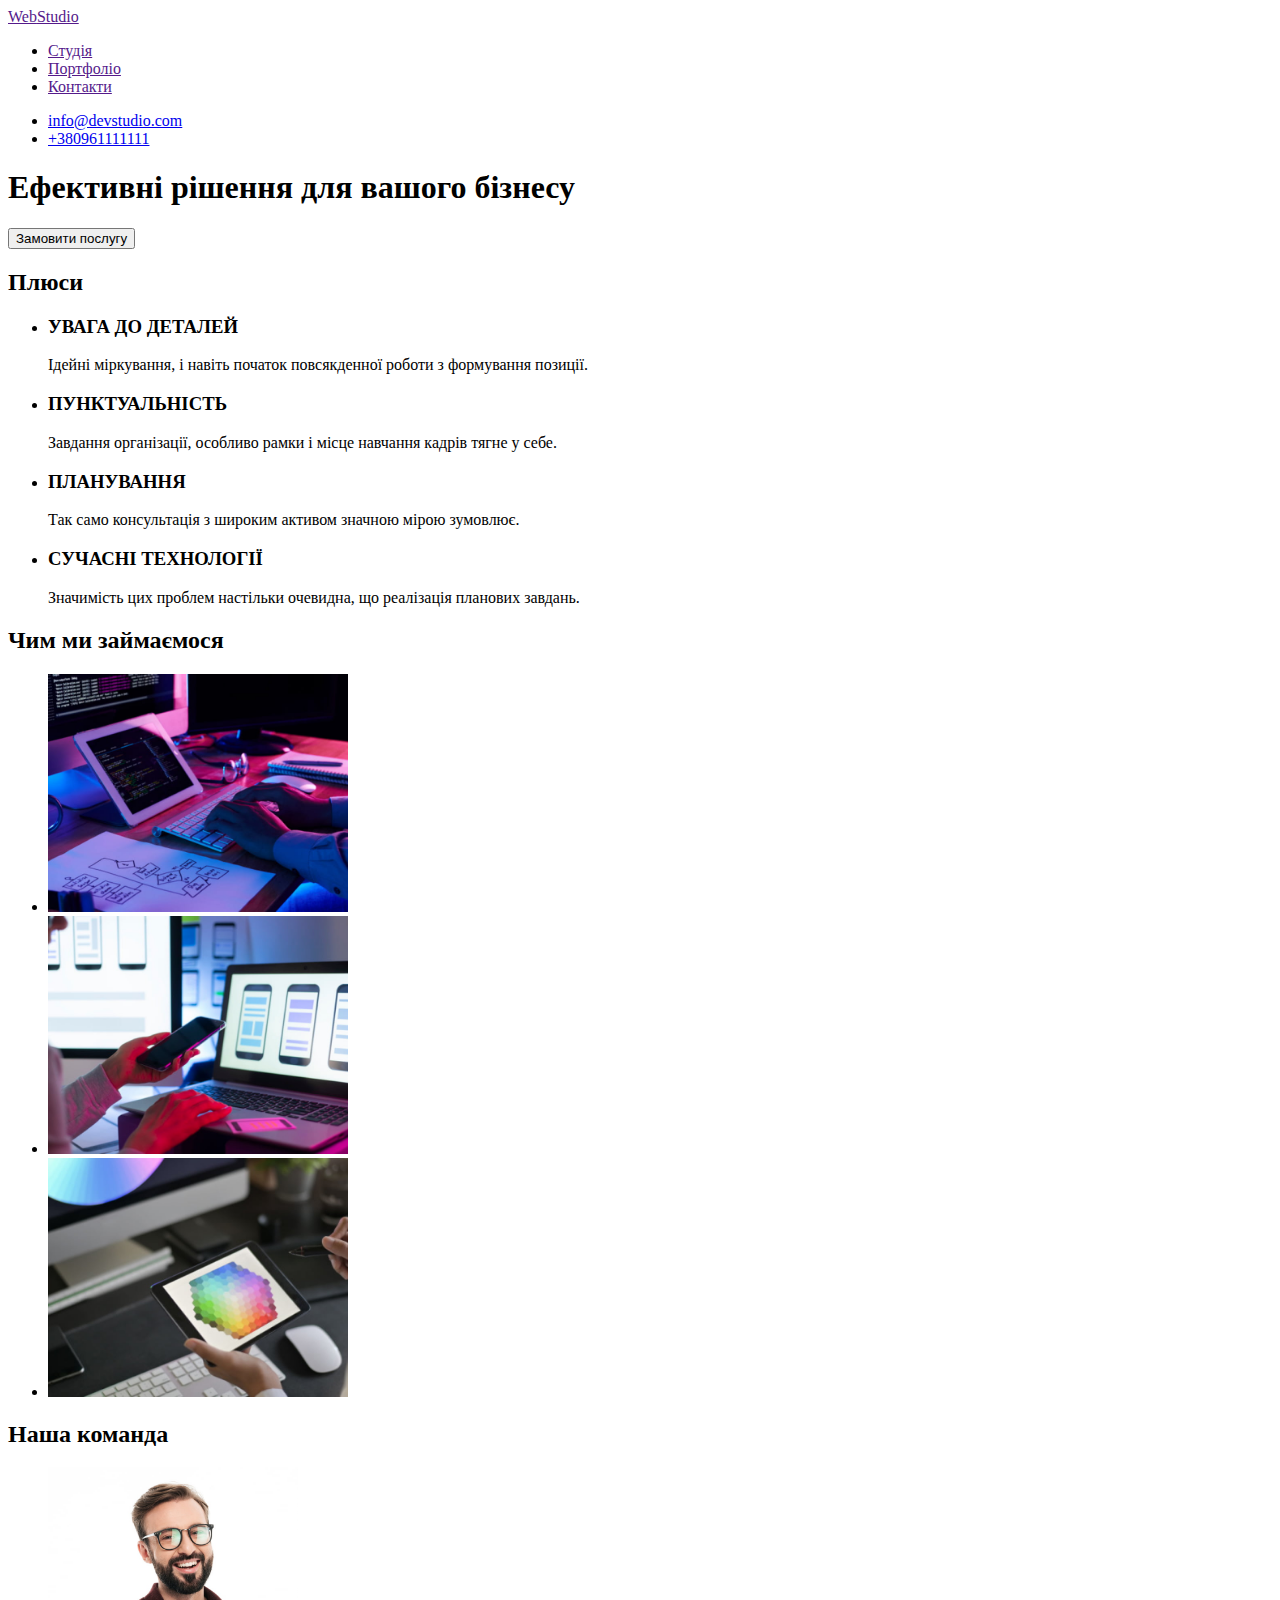
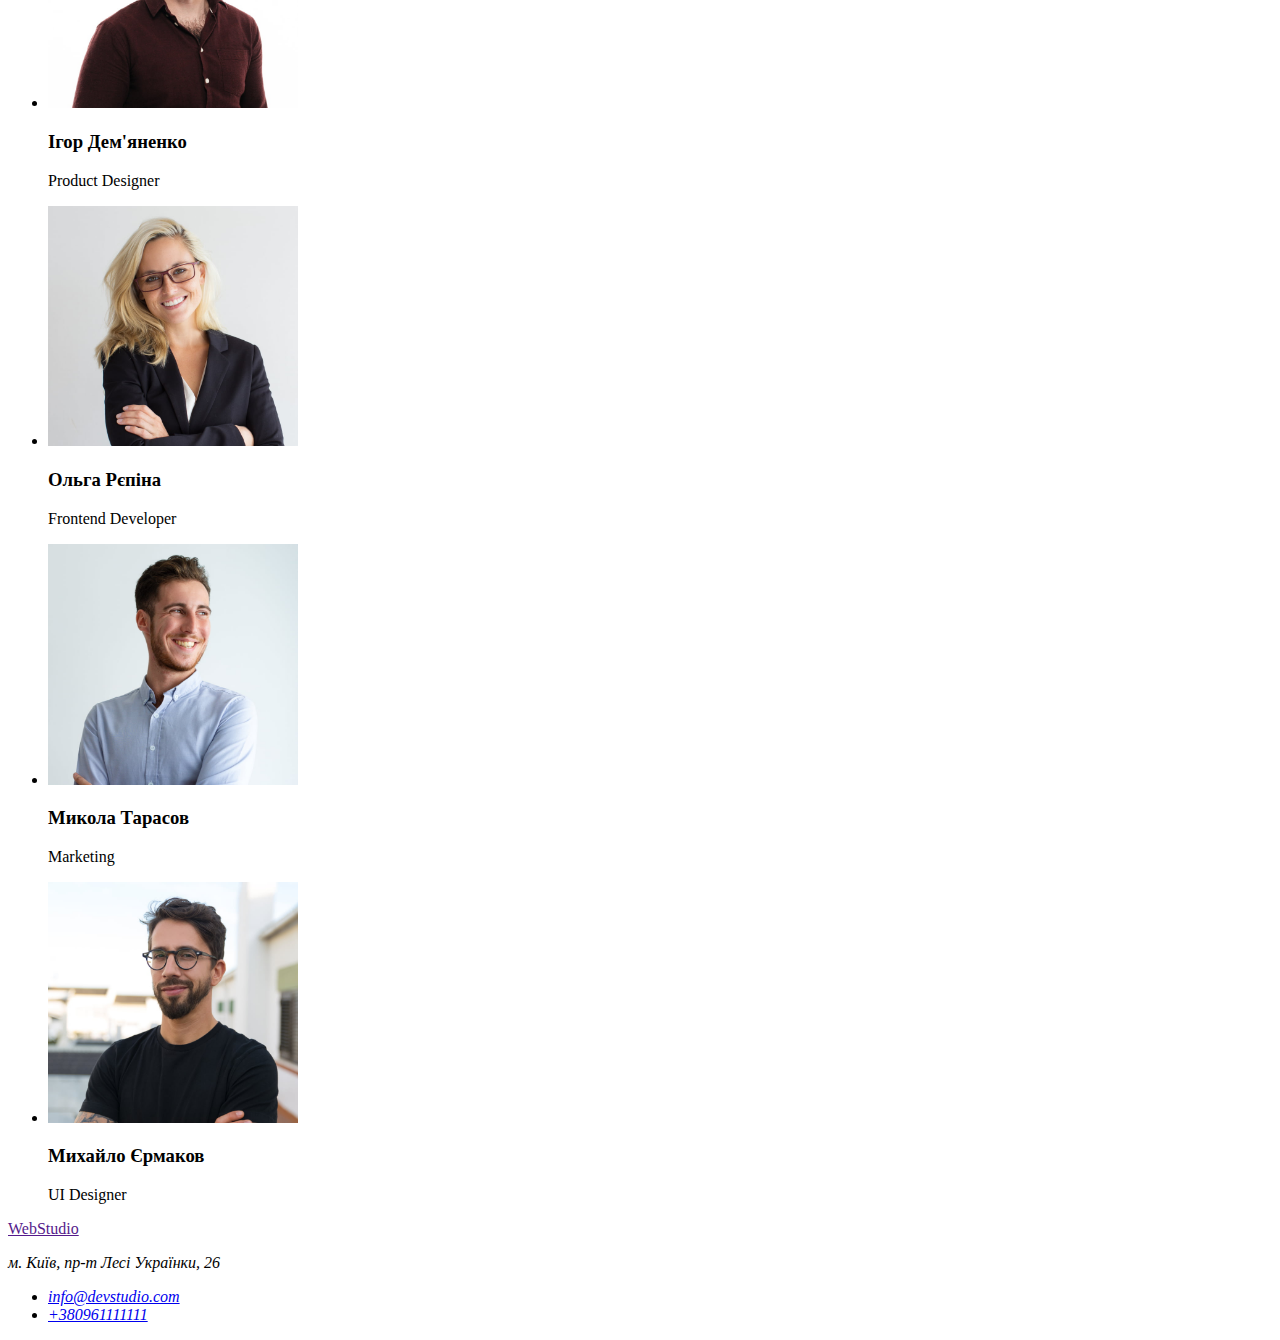
==== index.html @ d9268979 "Add files via upload" ====
<!DOCTYPE html>
<html lang="uk">
<head>
    <meta charset="UTF-8">
    <meta http-equiv="X-UA-Compatible" content="IE=edge">
    <meta name="viewport" content="width=device-width, initial-scale=1.0">
    <title>Document</title>
</head>
<body>
    <!--шапка сторінки-->
<header class="header">
    <nav class="nav">
    <a class="logo"href="">Web<span>Studio</span></a>

    <!-- верхнє меню-->
    <ul class="list">
     <li class="list-item"><a href="">Студія</a></li>   
     <li class="list-item"><a href="">Портфоліо</a></li>  
     <li class="list-item"><a href="">Контакти</a></li>  
    </ul>
    </nav>
    <ul>
        <li><a class="mail" href="mailto:info@devstudio.com">info@devstudio.com</a></li>
        <li><a class="tel" href="tel:+380961111111">+380961111111</a></li>
    </ul>
</header>
   <!-- замовити послугу-->
   <main>
    <selection class="hero">
        <h1 class="main-title">Ефективні рішення для вашого бізнесу</h1>
        <button class="btn" type="button">Замовити послугу</button>
    </selection>
   
   <!-- плюси-->
   <selection class="selection-1">
   <h2 class="title">Плюси</h2>
   <ul class="list-2">
    <li class="list-item-2">
        <h3>УВАГА ДО ДЕТАЛЕЙ</h3>
        <p>Ідейні міркування, і навіть початок повсякденної роботи з формування позиції.</p></li>  
    <li class="list-item-2">
        <h3>ПУНКТУАЛЬНІСТЬ</h3>
        <p>Завдання організації, особливо рамки і місце навчання кадрів тягне у себе.</p></li>  
    <li class="list-item-2">
        <h3>ПЛАНУВАННЯ</h3>
        <p>Так само консультація з широким активом значною мірою зумовлює.</p></li> 
    <li class="list-item-2">
        <h3>СУЧАСНІ ТЕХНОЛОГІЇ</h3>
        <p>Значимість цих проблем настільки очевидна, що реалізація планових завдань.</p></li> 
   </ul>
   </selection>
   <!-- чим ми займаємося-->
   <section>
    <h2>Чим ми займаємося</h2>
    <ul>
        <li> <img src="./images/image (11).jpg" alt="Технології тест-дизайну" width="300"></img></li>
        <li> <img src="./images/image (22).jpg" alt="Мобільні додатки" width="300"></img></li>
        <li> <img src="./images/image (33).jpg" alt="Веб-дизайн" width="300"></img></li>
    </ul>
   </section>

   <!--наша команда-->
   <section>
   <h2>Наша команда</h2>
   <ul>
    <li> <img src="./images/image (3).jpg" alt="Product Designer" width="250">
        <h3>Ігор Дем'яненко</h3>
        <p lang="en">Product Designer</p>
    </li>
    <li> <img src="./images/image (4).jpg" alt="Frontend Developer" width="250">
        <h3>Ольга Рєпіна</h3>
        <p lang="en">Frontend Developer</p>
    </li>
    <li> <img src="./images/image (5).jpg" alt="Marketing" width="250">
        <h3>Микола Тарасов</h3>
        <p lang="en">Marketing</p>
    <li> <img src="./images/image (6).jpg" alt="UI Designer" width="250">
        <h3>Михайло Єрмаков</h3>
        <p lang="en">UI Designer</p>
    </li>
   </section>
   </main>

   <footer>
    <a class="link" href="">WebStudio</a>
    <address>
        <p> м. Київ, пр-т Лесі Українки, 26</p>
    <ul>
        <li><a class="mail" href="mailto:info@devstudio.com">info@devstudio.com</a></li>
        <li><a class="tel" href="tel:+380961111111">+380961111111</a></li>
    </ul>
   </address>
   </footer>
   
</body>
</html>
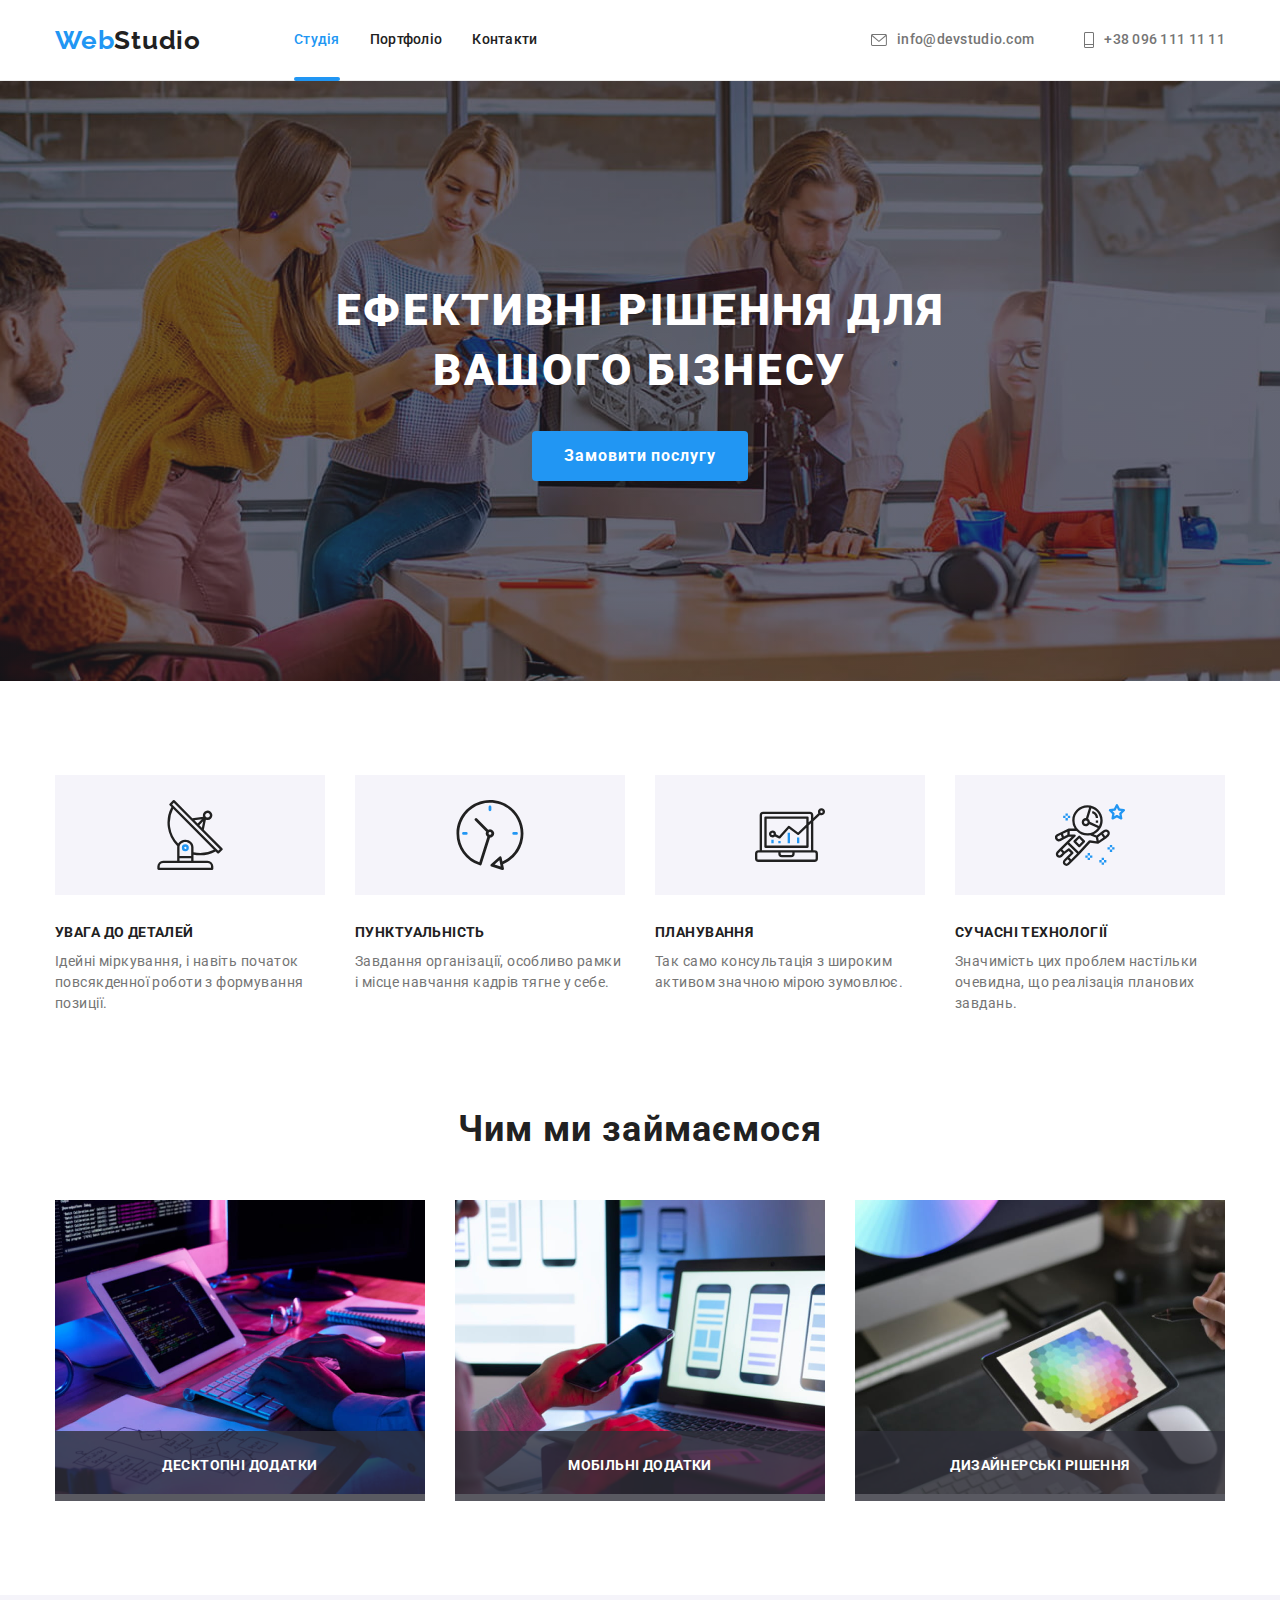
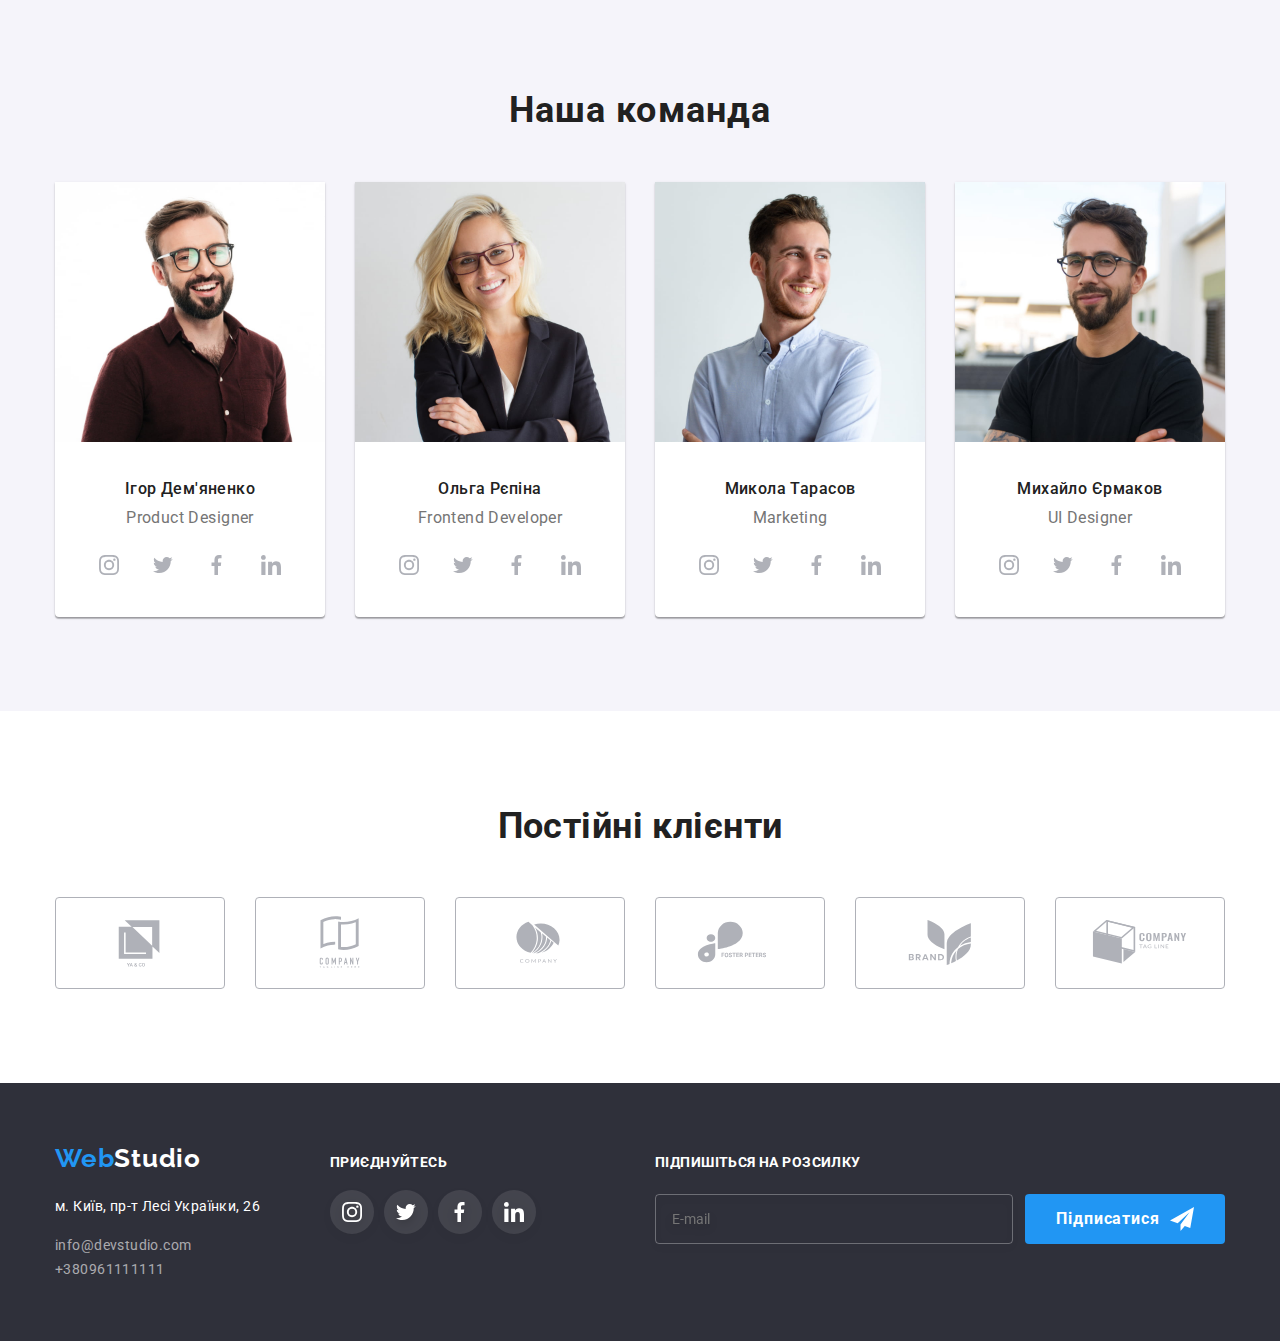
==== commit fc763b44: "Add files via upload" ====
--- a/index.html
+++ b/index.html
@@ -4,93 +4,489 @@
     <meta charset="UTF-8">
     <meta http-equiv="X-UA-Compatible" content="IE=edge">
     <meta name="viewport" content="width=device-width, initial-scale=1.0">
-    <title>Document</title>
+    <link rel="preconnect" href="https://fonts.googleapis.com" />
+    <link rel="preconnect" href="https://fonts.gstatic.com" crossorigin />
+    <link
+      href="https://fonts.googleapis.com/css2?family=Raleway:wght@700&family=Roboto:wght@400;500;700;900&display=swap"
+      rel="stylesheet"/>
+    <link rel="stylesheet" href="https://cdnjs.cloudflare.com/ajax/libs/modern-normalize/1.1.0/modern-normalize.min.css">
+    <link rel="stylesheet" href="./css/styles.css">
+    <title>WebStudio</title>
 </head>
-<body>
+<body class="page">
     <!--шапка сторінки-->
 <header class="header">
-    <nav class="nav">
-    <a class="logo"href="">Web<span>Studio</span></a>
+    <div class="container header-container">
+    <nav class="main-nav">
+    <a class="logo link" href="./index.html"><span class="logo-span link">Web</span>Studio</a>
 
     <!-- верхнє меню-->
-    <ul class="list">
-     <li class="list-item"><a href="">Студія</a></li>   
-     <li class="list-item"><a href="">Портфоліо</a></li>  
-     <li class="list-item"><a href="">Контакти</a></li>  
+    <ul class="list-nav link">
+     <li class="list-item"><a class="list-item-link-s active current" href="./index.html">Студія</a></li>   
+     <li class="list-item"><a class="list-item-link" href="./portfolio.html">Портфоліо</a></li>  
+     <li class="list-item"><a class="list-item-link" href="">Контакти</a></li>  
     </ul>
     </nav>
-    <ul>
-        <li><a class="mail" href="mailto:info@devstudio.com">info@devstudio.com</a></li>
-        <li><a class="tel" href="tel:+380961111111">+380961111111</a></li>
+    <ul class="list link header-link">
+        <li><a class="mail" href="mailto:info@devstudio.com">
+        <svg class="link-address" width="16" height="12">
+        <use href="./images/icons.svg#icon-mail"></use>
+        </svg>info@devstudio.com</a></li>
+        <li><a class="tel" href="tel:+380961111111">
+        <svg class="link-address" width="10" height="16">
+        <use href="./images/icons.svg#icon-tel"></use>
+        </svg>+38 096 111 11 11</a></li>
     </ul>
+    </div>
 </header>
    <!-- замовити послугу-->
-   <main>
-    <selection class="hero">
-        <h1 class="main-title">Ефективні рішення для вашого бізнесу</h1>
-        <button class="btn" type="button">Замовити послугу</button>
-    </selection>
+<main>
+    <section class="hero">
+        <div class="container hero-container">
+            <h1 class="main-title">Ефективні рішення для вашого бізнесу</h1>
+            <button class="btn-hero" type="button" data-modal-open >Замовити послугу</button>
+        </div>
+        </section>
    
    <!-- плюси-->
-   <selection class="selection-1">
-   <h2 class="title">Плюси</h2>
-   <ul class="list-2">
-    <li class="list-item-2">
-        <h3>УВАГА ДО ДЕТАЛЕЙ</h3>
-        <p>Ідейні міркування, і навіть початок повсякденної роботи з формування позиції.</p></li>  
-    <li class="list-item-2">
-        <h3>ПУНКТУАЛЬНІСТЬ</h3>
-        <p>Завдання організації, особливо рамки і місце навчання кадрів тягне у себе.</p></li>  
-    <li class="list-item-2">
-        <h3>ПЛАНУВАННЯ</h3>
-        <p>Так само консультація з широким активом значною мірою зумовлює.</p></li> 
-    <li class="list-item-2">
-        <h3>СУЧАСНІ ТЕХНОЛОГІЇ</h3>
-        <p>Значимість цих проблем настільки очевидна, що реалізація планових завдань.</p></li> 
+   <section class="benefits">
+    <div class="container">
+    <h2 hidden>Плюси</h2>
+    <ul class="benefits-list list">
+    <li class="list-item-benefits">
+        <div class="icon-block"><svg class="feature-icon" width="70" height="70">
+        <use href="./images/icons.svg#icon-antenna"></use>
+        </svg></div>
+        <h3 class="benefits-title">УВАГА ДО ДЕТАЛЕЙ</h3>
+        <p class="text">Ідейні міркування, і навіть початок повсякденної роботи з формування позиції.</p></li>  
+    <li class="list-item-benefits">
+        <div class="icon-block"><svg class="feature-icon" width="70" height="70">
+        <use href="./images/icons.svg#icon-clock"></use>
+        </svg></div>
+        <h3 class="benefits-title">ПУНКТУАЛЬНІСТЬ</h3>
+        <p class="text">Завдання організації, особливо рамки і місце навчання кадрів тягне у себе.</p></li>  
+    <li class="list-item-benefits">
+        <div class="icon-block"><svg class="feature-icon" width="70" height="70">
+        <use href="./images/icons.svg#icon-diagram"></use>
+        </svg></div>
+        <h3 class="benefits-title">ПЛАНУВАННЯ</h3>
+        <p class="text">Так само консультація з широким активом значною мірою зумовлює.</p></li> 
+    <li class="list-item-benefits">
+        <div class="icon-block"><svg class="feature-icon" width="70" height="70">
+        <use href="./images/icons.svg#icon-astronaut"></use>
+        </svg></div>
+        <h3 class="benefits-title">СУЧАСНІ ТЕХНОЛОГІЇ</h3>
+        <p class="text">Значимість цих проблем настільки очевидна, що реалізація планових завдань.</p></li> 
    </ul>
-   </selection>
+   </div>
+   </section>
    <!-- чим ми займаємося-->
-   <section>
-    <h2>Чим ми займаємося</h2>
-    <ul>
-        <li> <img src="./images/image (11).jpg" alt="Технології тест-дизайну" width="300"></img></li>
-        <li> <img src="./images/image (22).jpg" alt="Мобільні додатки" width="300"></img></li>
-        <li> <img src="./images/image (33).jpg" alt="Веб-дизайн" width="300"></img></li>
+   <section class="work">
+    <div class="container">
+    <h2 class="work-title">Чим ми займаємося</h2>
+    <ul class="work-list list">
+        <li class="list-img">
+            <div class="services-card">
+            <img src="./images/image(11).jpg" alt="Технології тест-дизайну" width="370"height="294">
+            <p class="services-description">Десктопні додатки</p>
+        </div></li>
+        <li class="list-img">
+            <div class="services-card">
+            <img src="./images/image(22).jpg" alt="Мобільні додатки" width="370"height="294">
+            <p class="services-description">Мобільні додатки</p>
+        </div></li>
+        <li class="list-img">
+            <div class="services-card">
+            <img src="./images/image(33).jpg" alt="Веб-дизайн" width="370"height="294">
+            <p class="services-description">Дизайнерські рішення</p>
+        </div></li>
     </ul>
+    </div>
    </section>
 
    <!--наша команда-->
-   <section>
-   <h2>Наша команда</h2>
-   <ul>
-    <li> <img src="./images/image (3).jpg" alt="Product Designer" width="250">
-        <h3>Ігор Дем'яненко</h3>
-        <p lang="en">Product Designer</p>
-    </li>
-    <li> <img src="./images/image (4).jpg" alt="Frontend Developer" width="250">
-        <h3>Ольга Рєпіна</h3>
-        <p lang="en">Frontend Developer</p>
-    </li>
-    <li> <img src="./images/image (5).jpg" alt="Marketing" width="250">
-        <h3>Микола Тарасов</h3>
-        <p lang="en">Marketing</p>
-    <li> <img src="./images/image (6).jpg" alt="UI Designer" width="250">
-        <h3>Михайло Єрмаков</h3>
-        <p lang="en">UI Designer</p>
-    </li>
+   <section class="team">
+   <div class="container team-container">
+   <h2 class="team-title">Наша команда</h2>
+   <ul class="team-list list">
+    <li class="list-item-team"><img src="./images/image(3).jpg" alt="Product Designer" width="270">
+    <div class="card">
+        <h3 class="name">Ігор Дем'яненко</h3>
+        <p class="specialty" lang="en">Product Designer</p>
+        <ul class="list socials">
+            <li class="list-socials-item">
+                <a class="social-links"
+                    href="https://instagram.com"
+                    target="_blank"
+                    rel="noopener noreferrer"
+                    aria-label="Instagram"><svg class="socials-icon" width="20" height="20">
+                        <use href="./images/icons.svg#icon-Instagram"></use>
+                    </svg>
+                </a>
+            </li>
+            <li class="list-socials-item">
+                <a class="social-links"
+                    href="https://twitter.com"
+                    target="_blank"
+                    rel="noopener noreferrer"
+                    aria-label="Twitter"><svg class="socials-icon" width="20" height="20">
+                        <use href="./images/icons.svg#icon-Twitter"></use>
+                    </svg>
+                </a>
+            </li>
+            <li class="list-socials-item">
+                <a class="social-links"
+                    href="https://facebook.com"
+                    target="_blank"
+                    rel="noopener noreferrer"
+                    aria-label="Facebook"><svg class="socials-icon" width="20" height="20">
+                        <use href="./images/icons.svg#icon-Facebook"></use>
+                    </svg>
+                </a>
+            </li>
+            <li class="list-socials-item">
+                <a class="social-links"
+                    href="https://linkedin.com"
+                    target="_blank"
+                    rel="noopener noreferrer"
+                    aria-label="Linkedin"><svg class="socials-icon" width="20" height="20">
+                        <use href="./images/icons.svg#icon-Linkedin"></use>
+                    </svg>
+                </a>
+            </li>
+        </ul>
+    </div>
+    </li>
+    <li class="list-item-team"><img src="./images/image(4).jpg" alt="Frontend Developer" width="270">
+    <div class="card">
+        <h3 class="name">Ольга Рєпіна</h3>
+        <p class="specialty" lang="en">Frontend Developer</p>
+        <ul class="list socials">
+            <li class="list-socials-item">
+                <a class="social-links"
+                    href="https://instagram.com"
+                    target="_blank"
+                    rel="noopener noreferrer"
+                    aria-label="Instagram"><svg class="socials-icon" width="20" height="20">
+                        <use href="./images/icons.svg#icon-Instagram"></use>
+                    </svg>
+                </a>
+            </li>
+            <li class="list-socials-item">
+                <a class="social-links"
+                    href="https://twitter.com"
+                    target="_blank"
+                    rel="noopener noreferrer"
+                    aria-label="Twitter"><svg class="socials-icon" width="20" height="20">
+                        <use href="./images/icons.svg#icon-Twitter"></use>
+                    </svg>
+                </a>
+            </li>
+            <li class="list-socials-item">
+                <a class="social-links"
+                    href="https://facebook.com"
+                    target="_blank"
+                    rel="noopener noreferrer"
+                    aria-label="Facebook"><svg class="socials-icon" width="20" height="20">
+                        <use href="./images/icons.svg#icon-Facebook"></use>
+                    </svg>
+                </a>
+            </li>
+            <li class="list-socials-item">
+                <a class="social-links"
+                    href="https://linkedin.com"
+                    target="_blank"
+                    rel="noopener noreferrer"
+                    aria-label="Linkedin"><svg class="socials-icon" width="20" height="20">
+                        <use href="./images/icons.svg#icon-Linkedin"></use>
+                    </svg>
+                </a>
+            </li>
+        </ul>
+    </div>
+    </li>
+    <li class="list-item-team"><img src="./images/image(5).jpg" alt="Marketing" width="270">
+    <div class="card">
+        <h3 class="name">Микола Тарасов</h3>
+        <p class="specialty" lang="en">Marketing</p>
+        <ul class="list socials">
+            <li class="list-socials-item">
+                <a class="social-links"
+                    href="https://instagram.com"
+                    target="_blank"
+                    rel="noopener noreferrer"
+                    aria-label="Instagram"><svg class="socials-icon" width="20" height="20">
+                        <use href="./images/icons.svg#icon-Instagram"></use>
+                    </svg>
+                </a>
+            </li>
+            <li class="list-socials-item">
+                <a class="social-links"
+                    href="https://twitter.com"
+                    target="_blank"
+                    rel="noopener noreferrer"
+                    aria-label="Twitter"><svg class="socials-icon" width="20" height="20">
+                        <use href="./images/icons.svg#icon-Twitter"></use>
+                    </svg>
+                </a>
+            </li>
+            <li class="list-socials-item">
+                <a class="social-links"
+                    href="https://facebook.com"
+                    target="_blank"
+                    rel="noopener noreferrer"
+                    aria-label="Facebook"><svg class="socials-icon" width="20" height="20">
+                        <use href="./images/icons.svg#icon-Facebook"></use>
+                    </svg>
+                </a>
+            </li>
+            <li class="list-socials-item">
+                <a class="social-links"
+                    href="https://linkedin.com"
+                    target="_blank"
+                    rel="noopener noreferrer"
+                    aria-label="Linkedin"><svg class="socials-icon" width="20" height="20">
+                        <use href="./images/icons.svg#icon-Linkedin"></use>
+                    </svg>
+                </a>
+            </li>
+        </ul>
+    </div>
+    </li>
+    <li class="list-item-team"><img src="./images/image(6).jpg" alt="UI Designer" width="270">
+    <div class="card">
+        <h3 class="name">Михайло Єрмаков</h3>
+        <p class="specialty" lang="en">UI Designer</p>
+        <ul class="list socials">
+            <li class="list-socials-item">
+                <a class="social-links"
+                    href="https://instagram.com"
+                    target="_blank"
+                    rel="noopener noreferrer"
+                    aria-label="Instagram"><svg class="socials-icon" width="20" height="20">
+                        <use href="./images/icons.svg#icon-Instagram"></use>
+                    </svg>
+                </a>
+            </li>
+            <li class="list-socials-item">
+                <a class="social-links"
+                    href="https://twitter.com"
+                    target="_blank"
+                    rel="noopener noreferrer"
+                    aria-label="Twitter"><svg class="socials-icon" width="20" height="20">
+                        <use href="./images/icons.svg#icon-Twitter"></use>
+                    </svg>
+                </a>
+            </li>
+            <li class="list-socials-item">
+                <a class="social-links"
+                    href="https://facebook.com"
+                    target="_blank"
+                    rel="noopener noreferrer"
+                    aria-label="Facebook"><svg class="socials-icon" width="20" height="20">
+                        <use href="./images/icons.svg#icon-Facebook"></use>
+                    </svg>
+                </a>
+            </li>
+            <li class="list-socials-item">
+                <a class="social-links"
+                    href="https://linkedin.com"
+                    target="_blank"
+                    rel="noopener noreferrer"
+                    aria-label="Linkedin"><svg class="socials-icon" width="20" height="20">
+                        <use href="./images/icons.svg#icon-Linkedin"></use>
+                    </svg>
+                </a>
+            </li>
+        </ul>
+    </div>
+    </li>
+   </ul>
+</div>
+</section>
+
+    <!--постійні клієнти-->
+
+   <section class="section clients">
+    <div class="container">
+        <h2 class="section-title">Постійні клієнти</h2>
+    <ul class="list clients-list">
+    <li class="list-clients-item">
+        <a class="clients-link link" href="" width="170px" heighth="92px">
+            <svg class="clients-icon" width="106" height="60"><use href="./images/icons.svg#icon-Logo-1"></use></svg>
+        </a>
+    </li>
+    <li class="list-clients-item">
+       <a class="clients-link link" href="" width="170px" heighth="92px">
+            <svg class="clients-icon" width="106" height="60"><use href="./images/icons.svg#icon-Logo-2"></use></svg>
+        </a>
+    </li>
+    <li class="list-clients-item">
+        <a class="clients-link link" href="" width="170px" heighth="92px">
+            <svg class="clients-icon" width="106" height="60"> class="" width="41px" height="47px"<use href="./images/icons.svg#icon-Logo-3"></use></svg>
+            </a>
+    </li>
+    <li class="list-clients-item">
+        <a class="clients-link link" href="" width="170px" heighth="92px">
+            <svg class="clients-icon" width="106" height="60"><use href="./images/icons.svg#icon-Logo-4"></use></svg>
+            </a>
+    </li>
+    <li class="list-clients-item">
+        <a class="clients-link link" href="" width="170px" heighth="92px">
+            <svg class="clients-icon" width="106" height="60"><use href="./images/icons.svg#icon-Logo-5"></use></svg>
+            </a>
+    </li>
+    <li class="list-clients-item">
+        <a class="clients-link link" href="" width="170px" heighth="92px">
+            <svg class="clients-icon" width="106" height="60"><use href="./images/icons.svg#icon-Logo-6"></use></svg>
+            </a>
+    </li>
+    </ul>
+
+   </div>
    </section>
-   </main>
-
-   <footer>
-    <a class="link" href="">WebStudio</a>
-    <address>
-        <p> м. Київ, пр-т Лесі Українки, 26</p>
-    <ul>
-        <li><a class="mail" href="mailto:info@devstudio.com">info@devstudio.com</a></li>
-        <li><a class="tel" href="tel:+380961111111">+380961111111</a></li>
+</main>
+
+<footer class="footer">
+<div class="container footer-container">
+    <div>
+    <a class="logo-footer link" href="./index.html"><span class="logo-span link">Web</span>Studio</a>
+    <address class="address">
+        <p class="address-map"> м. Київ, пр-т Лесі Українки, 26</p>
+    <ul class="list-footer">
+        <li><a class="mail-footer link" href="mailto:info@devstudio.com">info@devstudio.com</a></li>
+        <li><a class="tel-footer link" href="tel:+380961111111">+380961111111</a></li>
     </ul>
    </address>
+   </div>
+
+   <div class="social-links-block">
+    <p class="social-links-title">приєднуйтесь</p>
+    <ul class="social-links-footer">
+    <li class="list list-socials-item-footer">
+        <a class="social-links sl-footer"
+            href="https://instagram.com"
+            target="_blank"
+            rel="noopener noreferrer"
+            aria-label="Instagram"><svg class="socials-icon si-footer" width="20" height="20">
+            <use href="./images/icons.svg#icon-Instagram"></use>
+            </svg>
+        </a>
+    </li>
+    <li class="list list-socials-item-footer">
+        <a class="social-links sl-footer"
+            href="https://twitter.com"
+            target="_blank"
+            rel="noopener noreferrer"
+            aria-label="Twitter"><svg class="socials-icon si-footer" width="20" height="20">
+            <use href="./images/icons.svg#icon-Twitter"></use>
+            </svg>
+        </a>
+    </li>
+    <li class="list list-socials-item-footer">
+        <a class="social-links sl-footer"
+            href="https://facebook.com"
+            target="_blank"
+            rel="noopener noreferrer"
+            aria-label="Facebook"><svg class="socials-icon si-footer" width="20" height="20">
+            <use href="./images/icons.svg#icon-Facebook"></use>
+            </svg>
+        </a>
+    </li>
+    <li class="list list-socials-item-footer">
+        <a class="social-links sl-footer"
+            href="https://linkedin.com"
+            target="_blank"
+            rel="noopener noreferrer"
+            aria-label="Linkedin"><svg class="socials-icon si-footer" width="20" height="20">
+            <use href="./images/icons.svg#icon-Linkedin"></use>
+            </svg>
+        </a>
+    </li>
+    </ul>     
+    </div>
+    <div class="send-mail-footer">
+        <form>
+            <strong class="title-footer">Підпишіться на розсилку</strong>
+            <label for="mail-footer">
+            <div class="footer-send-block">
+                <input  class="input-footer" type="text" placeholder="E-mail" name="mail-footer">
+            </label>
+            <button class="btn-footer" type="submit">
+            Підписатися
+            <svg class="send-footer" width="24" height="24">
+                <use href="./images/icons.svg#icon-icon-send"></use>
+            </svg>
+            </button>
+        </div>
+        </form>
+</div>
+
    </footer>
-   
+
+   <!-- MODAL WINDOW -->
+   <div class="backdrop is-hidden" data-modal>
+    <div class="modal">
+        <button class="modal-btn" type="button" data-modal-close>
+            <svg class="modal-close-btn" width="18" height="18">
+                <use href="./images/icons.svg#icon-close-black-18dp"></use>
+            </svg>
+        </button>
+        <form class="register-form" name="register-form" autocomplete="off">
+            <strong class="register-form-title">Залиште свої дані, ми вам передзвонимо</strong>
+            <div class="register-form-group" role="group">
+                <label class="register-form-field" for="user-name"><span class="register-form-label">Ім'я</span>
+                    <input class="register-form-input"
+                     type="text" id="user-name" name="user-name"
+                     required minlength="3">
+                    <svg class="register-form-icon" width="18" height="18">
+                        <use href="./images/icons.svg#icon-contact-black-18dp">
+                        </use>
+                    </svg>
+                </label>
+            
+                <label class="register-form-field" for="user-tel"><span class="register-form-label">Телефон</span>
+                    <input class="register-form-input" 
+                    type="text" 
+                    id="user-tel" name="user-tel"                    
+                    required>
+                    <svg class="register-form-icon" width="18" height="18">
+                        <use href="./images/icons.svg#icon-phone-black-18dp">
+                        </use>
+                    </svg>
+                </label>
+                
+            
+                <label class="register-form-field" for="user-mail"><span class="register-form-label">Пошта</span>
+                    <input class="register-form-input" type="text" id="user-mail" name="user-mail" required>
+                    <svg class="register-form-icon" width="18" height="18">
+                        <use href="./images/icons.svg#icon-email-black-18dp">
+                        </use>
+                    </svg>
+                </label>
+            
+                <label class="register-form-field" for="user-comment">
+                    <span class="register-form-heading">Коментар</span>
+                    <textarea class="register-form-message" name="" rows="5" placeholder="Введіть текст"></textarea>
+                </label>
+            </div>
+
+            <label class="register-form-agreement" for="user-agreement">
+                <input class="register-form-checkbox visually-hidden" type="checkbox" id="user-agreement" name="user-agreement" required>
+                <svg class="register-form-icons" width="16" height="15">
+                    <use class="icon-checked" href="./images/icons.svg#icon-icon-check"></use>
+                    <use class="icon-unchecked" href="./images/icons.svg#icon-icon-check-1"></use>
+                </svg>
+                <span class="register-form-desc">Погоджуюся з розсилкою та приймаю <a class="register-form-link" href="">Умови договору</a></span>
+            </label>
+            
+            <button class="register-form-btn" type="submit">Відправити</button>
+            
+        </form>
+    
+    </div>
+</div>
+
+   <script src="./js/modal.js"></script>
 </body>
 </html>--- a/css/styles.css
+++ b/css/styles.css
@@ -0,0 +1,1114 @@
+:root {
+    /* Fonts */
+    --main-font: "Roboto", sans-serif;
+    --secondary-font: "Raleway", sans-serif;
+
+
+    /* Text colors */
+    --main-txt-cl: #757575;
+    --main-title-cl: #212121;
+    --light-txt-cl: #ffffff99;
+    --span-txt-cl: #2196F3;
+    --hero-txt-cl: #ffffff;
+    --poster-txt-cl: #212121;
+    --footer-txt-cl: rgba(255, 255, 255, 0.6);
+
+    /* Background colors */
+    --main-bg-cl: #2F303A;
+    --span-bg-cl: #2196F3;
+    --light-bg-cl: #F5F4FA;
+    --card-bg-cl: #ffffff;
+    --body-bg-cl: #F5F5F5;
+
+    /* Other */
+    --contacts-footer: rgba(255, 255, 255, 0.6);
+    --social-links: #AFB1B8;
+    --light-bg: #F5F4FA;
+    --type: cubic-bezier(0.4, 0, 0.2, 1);
+    --time: 250ms;
+    --btn-footer: #188CE8;
+    --logo-header: #000000;
+    --contacts-footer: rgba(255, 255, 255, 0.6);
+    --social-links: #AFB1B8;
+
+
+
+}
+/* Reset and General styles */
+h1,
+h2,
+h3,
+h4,
+p,
+ul {
+margin-top: 0;
+margin-bottom: 0;
+padding: 0;
+}
+
+.page {
+    font-family: var(--main-font);
+    color: var(--main-txt-cl);
+    font-size: 14px;
+    line-height: calc(24 / 14);
+    letter-spacing: 0.03em;
+    text-decoration: none;
+}
+
+.section {
+    padding: 94px 0;
+    width: 100%;
+}
+
+
+/* шапка сторінки */
+.header {
+    border-bottom: 1px solid #ECECEC;
+}
+
+.container {
+    width: 1200px;
+    padding: 0 15px 0 15px;
+    margin-left: auto;
+    margin-right: auto;
+}
+.header-container {
+    display: flex;
+    align-items: center;
+}
+.main-nav {
+    font-weight: 500;
+    font-size: 14px;
+    line-height: 1.14;
+    letter-spacing: 0.02em;
+    color: var(--main-title-cl);
+    display: flex;
+    align-items: center;
+    margin-right: auto;
+    margin-left: 0;
+}
+
+.logo {
+    font-family: var(--secondary-font);
+    font-weight: 700;
+    font-size: 26px;
+    line-height: 1.19;
+    letter-spacing: 0.03em;
+    color: var(--main-title-cl);
+}
+
+.logo-span {
+    text-decoration: none;
+    color: var(--span-txt-cl);
+}
+
+.link {
+    text-decoration: none;
+}
+
+/* верхнє меню */
+.list-nav {
+    font-weight: 500;
+    line-height: 1.14;
+    letter-spacing: 0.02em;
+    display: flex;
+    margin-left: 93px;
+    margin-right: auto;
+}
+
+
+.header-link {
+    display: flex;
+}
+
+.current {
+    color: var(--span-txt-cl);
+    position: relative;
+}
+
+.current::after {
+    content: "";
+    position: absolute;
+    display: block;
+  
+    width: 100%;
+    height: 4px;
+  
+    margin-top: 29px;
+    border-radius: 4px;
+    background: var(--span-txt-cl);
+}
+
+.active.current {
+    color: var(--span-txt-cl);
+}
+
+.list-item-link.current::after {
+    position: absolute;
+    content: " ";
+    display: block;
+    left: 0;
+    bottom: -0.5%;
+    
+    width: 100%;
+    height: 4px;
+    
+    border-radius: 2px;
+    background: var(--span-txt-cl);
+}
+
+
+
+.list-item-link,
+.list-item-link-p,
+.list-item-link-s,
+.mail,
+.tel {
+   display: block;
+   padding-top: 32px;
+   padding-bottom: 32px;
+   gap: 10px;
+   transition-property: color;
+   transition-duration: 250ms;
+   transition-timing-function: cubic-bezier(0.4, 0, 0.2, 1);
+}
+.list {
+    list-style-type: none;
+}
+.list-item {
+    list-style-type: none;
+}
+.list-item:not(:last-child) {
+    margin-right: 30px;
+}
+.list-item-link {
+    text-decoration: none;
+    color: var(--main-title-cl);
+    display: block;
+    align-items: center;
+    
+}
+
+.list-item-link-p {
+    text-decoration: none;
+    color: var(--main-title-cl);
+    display: block;
+    align-items: center;
+    list-style-type: none;
+}
+
+.list-item-link-s {
+    text-decoration: none;
+    color: var(--main-title-cl);
+    display: block;
+    align-items: center;
+}
+
+.list-item-link:hover,
+.list-item-link:focus,
+.list-item-link-p:hover,
+.list-item-link-p:focus,
+.list-item-link-s:hover,
+.list-item-link-s:focus {
+  color: var(--span-txt-cl);
+}
+
+.mail,
+.tel {
+    text-decoration: none;
+    font-weight: 500;
+    color: var(--main-txt-cl);
+    line-height: 1.14;
+    letter-spacing: 0.02em;
+    display: flex;
+    align-items: center;
+}
+.mail,
+.tel:not(:last-child) {
+    margin-right: 50px;
+}
+.mail:hover,
+.mail:focus {
+    color: var(--span-txt-cl);
+}
+.tel:hover,
+.tel:focus {
+    color: var(--span-txt-cl);
+}
+
+
+.link-address {
+    fill: currentColor;
+    display: flex;
+    gap: 10px;
+}
+
+/* замовити послугу */
+
+.section {
+    padding: 94px 0;
+    width: 100%;
+}
+
+.hero {
+    background-image: linear-gradient(rgba(47, 48, 58, 0.4), rgba(47, 48, 58, 0.4)), url(../images/hero1.jpg);
+    background-color: var(--main-bg-cl);
+    max-width: 1600px;
+    background-position: center;
+    background-repeat: no-repeat;
+    background-size: cover;
+    margin-left: auto;
+    margin-right: auto;
+    padding-top: 200px;
+    padding-bottom: 200px;
+}
+
+.hero-container {
+    display: flex;
+    text-align: center;
+    flex-direction: column;
+}
+
+
+.main-title {
+    font-weight: 900;
+    font-size: 44px;
+    line-height: 1.36;
+    letter-spacing: 0.06em;
+    text-align: center;
+    text-transform: uppercase;
+    color: var(--hero-txt-cl);
+    cursor: pointer;
+    margin-top: 0;
+    margin-bottom: 30px;
+    width: 696px;
+    margin-left: auto;
+    margin-right: auto;
+}
+
+.btn-hero {
+    background-color: var(--span-bg-cl);
+    color: var(--hero-txt-cl);
+    border: none;
+    font-family: inherit;
+    font-weight: 700;
+    font-size: 16px;
+    line-height: 1.88;
+    letter-spacing: 0.06em;
+    display: flex;
+    align-items: center;
+    border-radius: 4px;
+    padding: 10px 32px;
+    min-width: 216px;
+    display: block;
+    margin-left: auto;
+    margin-right: auto;
+    cursor: pointer;
+    transition-property: background-color;
+    transition-duration: 250ms;
+    transition-timing-function: cubic-bezier(0.4, 0, 0.2, 1);
+}
+
+.btn:hover,
+.btn:focus {
+    background-color: var(--span-bg-cl);
+}
+
+
+
+/* плюси */
+.benefits {
+    text-transform: uppercase;
+    color: var(--main-title-cl);
+    background-color: var(--card-bg-cl);
+    padding-top: 94px;
+    padding-bottom: 94px;
+}
+
+.benefits-list {
+    display: flex;
+    gap: 30px;
+}
+.list-item-benefits {
+    list-style-type: none;
+    width: 270px;
+}
+
+.benefits-title {
+    color: var(--main-title-cl);
+    font-weight: 700;
+    font-size: 14px;
+    line-height: 1.14;
+    letter-spacing: 0.03em;
+    text-transform: uppercase;
+    margin-top: 0;
+    margin-bottom: 10px;
+}
+
+.text {
+    line-height: 1.5;
+    letter-spacing: 0.03em;
+    text-transform: none;
+    color: var(--main-txt-cl);
+}
+
+/* чим ми займаємося */
+.work {
+    padding-bottom: 94px;
+}
+.section-title {
+    font-weight: 700;
+    font-size: 36px;
+    line-height: 1.17;
+    text-align: center;
+    margin-bottom: 50px;
+    color: var(--main-title-cl);
+}
+.img {
+    display: block;
+    max-width: 100%;
+    height: auto;
+}
+.work-list {
+    display: flex;
+    gap: 30px;
+    justify-content: center;
+}
+.work-title {
+    color: var(--main-title-cl);
+    font-weight: 700;
+    font-size: 36px;
+    line-height: 1.17;
+    text-align: center;
+    letter-spacing: 0.03em;
+    margin-bottom: 50px;
+}
+
+.feature-icon {
+    display: flex;
+    border-radius: 4px;
+}
+    
+.icon-block {
+    display: flex;
+    gap: 30px;
+    align-items: center;
+    justify-content: center;
+    width: 270px;
+    height: 120px;
+    background-color: var(--light-bg);
+    margin-bottom: 30px;
+}
+
+.services-card {
+    position: relative;
+}
+
+.services-description {
+    position: absolute;
+    
+    font-weight: 700;
+    font-size: 14px;
+    line-height: 1.14;
+    letter-spacing: 0.03em;
+    text-transform: uppercase;    
+    color: var(--hero-txt-cl);
+    background-color: rgba(47, 48, 58, 0.8);
+    text-align: center;
+    display: flex;
+    align-items: center;
+    justify-content: center;
+    width: 100%;
+    height: 70px;
+    right: 0;
+    bottom: 0;
+}
+
+
+/* наша команда */
+
+
+.team {
+    padding-top: 94px;
+    padding-bottom: 94px;
+    background-color: var(--light-bg-cl);
+}
+
+.team-title {
+    color: var(--main-title-cl);
+    font-weight: 700;
+    font-size: 36px;
+    line-height: 1.19;
+    text-align: center;
+    letter-spacing: 0.03em;
+    margin-bottom: 50px;
+}
+.team-list {
+    display: flex;
+    gap: 30px;
+}
+.list-item-team {
+    box-shadow: 0px 1px 3px rgba(0, 0, 0, 0.12), 0px 1px 1px rgba(0, 0, 0, 0.14),
+        0px 2px 1px rgba(0, 0, 0, 0.2);
+    border-radius: 0px 0px 4px 4px;
+    background-color: var(--card-bg-cl);
+}
+.card {
+    padding-top: 30px;
+    padding-bottom: 30px;
+}
+.name {
+    color: var(--main-title-cl);
+    font-weight: 500;
+    font-size: 16px;
+    line-height: 1.19;
+    text-align: center;
+    margin-bottom: 10px;
+}
+
+.specialty {
+    color: var(--main-txt-cl);
+    font-size: 16px;
+    text-align: center;
+    line-height: 1.19;
+    margin-bottom: 16px;
+}
+
+.socials {
+    display: flex;
+    gap: 10px;
+    justify-content: center;
+    align-items: center;
+}
+
+
+.social-links {
+    width: 44px;
+    height: 44px;
+    background-color: transparent;
+    border-radius: 50%;
+    display: flex;
+    align-items: center;
+    justify-content: center;
+    color: var(--social-links);
+    transition-property: color, background-color;
+    transition-duration: 250ms;
+    transition-timing-function: cubic-bezier(0.4, 0, 0.2, 1);
+}
+    
+.social-links:hover,
+.social-links:focus {
+    color: var(--card-bg-cl);
+    background-color: var(--span-bg-cl);
+}
+
+.socials-icon {
+    fill: currentColor;
+}
+
+/* постійні клієнти*/
+
+.clients-list {
+    display: flex;
+    gap: 30px;
+    justify-content: center;
+}
+
+.clients {
+    background-color: var(--card-bg-cl);
+}
+    
+.clients-icon {
+    fill: currentColor;
+    display: flex;
+    width: 106px;
+    height: 60px;
+}
+    
+.clients-link {
+    color: var(--social-links);
+    display: flex;
+    justify-content: center;
+    align-items: center;
+    border: 1px solid var(--social-links);
+    border-radius: 4px;
+    width: 170px;
+    height: 92px;
+    transition-property: color, background-color;
+    transition-duration: 250ms;
+    transition-timing-function: cubic-bezier(0.4, 0, 0.2, 1);
+}
+    
+.clients-link:hover,
+.clients-link:focus {
+    color: var(--span-bg-cl);
+    border-color: var(--span-bg-cl);
+}
+
+
+/* footer*/
+.footer {
+    background-color: var(--main-bg-cl);
+    padding-top: 60px;
+    padding-bottom: 60px;
+}
+.footer-container {
+    display: flex;
+    align-items: baseline;
+    gap: 70px;
+}
+
+.logo-footer {
+    color: var(--hero-txt-cl);
+    font-family: var(--secondary-font);
+    font-weight: 700;
+    font-size: 26px;
+    line-height: 1.19;
+    letter-spacing: 0.03em;
+    display: block;
+    padding: 0;
+    margin-bottom: 20px;
+}
+
+.logo-span {
+    color: var(--span-txt-cl);
+}
+
+.address {
+    font-style: normal;
+}
+
+.list-footer {
+    list-style-type: none;
+    text-decoration: none;
+    color: var(--main-txt-cl);
+    transition-property: color;
+    transition-duration: 250ms;
+    transition-timing-function: cubic-bezier(0.4, 0, 0.2, 1);
+}
+.list-footer:not(:last-child) {
+    margin-bottom: 9px;
+} 
+
+.address-map {
+    color: var(--hero-txt-cl);
+    margin-bottom: 15px;
+}
+
+.mail-footer,
+.tel-footer {
+    color: var(--footer-txt-cl);
+}
+
+
+.social-links-title {
+    font-weight: 700;
+    font-size: 14px;
+    line-height: 16px;
+    letter-spacing: 0.03em;
+    text-transform: uppercase;
+    color: var(--hero-txt-cl);
+    margin-bottom: 20px;
+}
+    
+.sl-footer {
+    background-color: rgba(255, 255, 255, 0.1);
+    color: var(--hero-txt-cl);
+    filter: drop-shadow(0px 4px 4px rgba(0, 0, 0, 0.25));
+}
+    
+.social-links-footer {
+    display: flex;
+    gap: 10px;
+    transition-property: color;
+    transition-duration: 250ms;
+    transition-timing-function: cubic-bezier(0.4, 0, 0.2, 1);
+}
+
+.socials-item-footer:hover,
+.socials-itemk-footer:focus {
+  background-color: #2196f3;
+  border-radius: 50%;
+}
+
+.send-mail-footer {
+    display: block;
+    margin-left: auto;
+}
+    
+.title-footer {
+    margin-bottom: 20px;
+    font-weight: 700;
+    font-size: 14px;
+    line-height: 1.14;
+    letter-spacing: 0.03em;
+    text-transform: uppercase;
+    color: var(--hero-txt-cl);
+}
+    
+.input-footer {
+    padding-left: 16px;
+    width: 358px;
+    height: 50px;
+    background-color: transparent;
+    color: var(--light-bg);
+    border: 1px solid rgba(255, 255, 255, 0.3);
+    filter: drop-shadow(0px 4px 4px rgba(0, 0, 0, 0.15));
+    border-radius: 4px;
+    transition-property: border-color;
+    transition-duration: 250ms;
+    transition-timing-function: cubic-bezier(0.4, 0, 0.2, 1);
+}
+    
+    
+.btn-footer {
+    display: flex;
+    gap: 10px;
+    justify-content: center;
+    align-items: center;
+    text-align: center;
+    min-width: 200px;
+    height: 50px;
+    font-weight: 700;
+    font-size: 16px;
+    line-height: 1.87;
+    letter-spacing: 0.06em;
+    background-color: var(--span-txt-cl);
+    color: var(--hero-txt-cl);
+    border: none;
+    border-radius: 4px;
+    cursor: pointer;
+    transition-property: background-color;
+    transition-duration: 250ms;
+    transition-timing-function: cubic-bezier(0.4, 0, 0.2, 1);
+}
+    
+.btn-footer:hover,
+    .btn-footer:focus {
+    background-color: var(--btn-footer);
+}
+    
+.footer-send-block {
+    display: flex;
+    gap: 12px;
+    margin-top: 20px;
+}
+    
+.send-footer {
+    fill: currentColor;
+}
+    
+.input-footer:focus,
+.input-footer:hover {
+    border-color: var(--span-bg-cl);
+}
+    
+
+
+/* Портфоліо*/
+
+.portfolio {
+    padding-top: 94px;
+    padding-bottom: 94px;
+}
+.btn-list {
+    display: flex;
+    justify-content: center;
+    gap: 8px;
+    margin-bottom: 50px;
+}
+.cards-list {
+    display: flex;
+    flex-wrap: wrap;
+    gap: 30px;
+}
+.portfolio-card-container {
+    background: #FFFFFF;
+    border-top: none;
+    border-bottom: 1px solid #EEEEEE;
+    border-left: 1px solid #EEEEEE;
+    border-right: 1px solid #EEEEEE;
+    padding: 20px 24px 20px 24px;
+}
+.portfolio-title {
+    color: var(--main-title-cl);
+    font-weight: 700;
+    font-size: 18px;
+    line-height: 2;
+    letter-spacing: 0.06em;
+    margin-bottom: 4px;
+}
+
+.portfolio-card-txt {
+    color: var(--main-txt-cl);
+    font-size: 16px;
+    line-height: 1.63;
+    letter-spacing: 0.03em;
+}
+
+.portolio-btn {
+    color: var(--poster-txt-cl);
+    background-color: var(--light-bg-cl);
+    border: none;
+    font-family: inherit;
+    line-height: 1.63;
+    font-weight: 500;
+    font-size: 16px;
+    text-align: center;
+    cursor: pointer;
+    padding: 6px 25px;
+    cursor: pointer;
+    transition-property: color, background-color;
+    transition-duration: 250ms;
+    transition-timing-function: cubic-bezier(0.4, 0, 0.2, 1);
+}
+
+.portolio-btn:hover,
+.portolio-btn:focus {
+    color: var(--hero-txt-cl);
+    background-color: var(--span-bg-cl);
+}
+
+.link {
+    text-decoration: none;
+}
+
+.portfolio-link {
+    display: block;
+    transition-timing-function: cubic-bezier(0.4, 0, 0.2, 1);
+}
+
+.cards-overlay {
+    position: relative;
+    overflow: hidden;
+}
+    
+    
+.overlay.is-hidden {
+    position: absolute;
+    transform: translateY(101%);
+    transition-property: transform;
+    transition-duration: 250ms;
+    transition: transform 250ms, cubic-bezier(0.4, 0, 0.2, 1), 
+    opacity: 250ms, cubic-bezier(0.4, 0, 0.2, 1);
+    display: flex;
+    align-items: center;
+    justify-content: center;
+    top: 0;
+    left: 0;
+    
+    width: 100%;
+    height: 100%;
+    padding: 24px;
+    padding-right: 24px;
+    
+    color: var(--hero-txt-cl);
+    font-weight: 400;
+    font-size: 18px;
+    line-height: 1.56;
+    letter-spacing: 0.03em;
+    background: rgba(33, 150, 243, 0.9);
+    box-shadow: 0px 4px 4px rgba(0, 0, 0, 0.25);
+}
+    
+    
+.portfolio-link:hover .overlay,
+.portfolio-link:focus.overlay {
+    transform: translateY(0);
+    opacity: 1;    
+}
+
+.portfolio-link:hover,
+.portfolio-link:focus {
+  box-shadow: 0px 1px 1px rgba(0, 0, 0, 0.12), 0px 4px 4px rgba(0, 0, 0, 0.06),
+    1px 4px 6px rgba(0, 0, 0, 0.16);
+}
+
+/* MODAL WINDOW */
+
+.backdrop {
+    position: fixed;
+    top: 0;
+    left: 0;
+    width: 100%;
+    height: 100%;
+    background-color: rgba(0, 0, 0, 0.2);
+    transition: visibility 750ms, opacity 750ms;
+}
+    
+.backdrop.is-hidden {
+    opacity: 0;
+    pointer-events: none;
+    visibility: hidden;
+}
+    
+.modal {
+    position: absolute;
+    top: 50%;
+    left: 50%;
+    transform: translate(-50%, -50%);
+    width: 528px;
+    height: 581px;
+    background-color: var(--hero-txt-cl);
+    box-shadow: 0px 1px 3px rgba(0, 0, 0, 0.12), 0px 1px 1px rgba(0, 0, 0, 0.14), 0px 2px 1px rgba(0, 0, 0, 0.2);
+    border-radius: 4px;
+}
+    
+.modal-btn {
+    position: absolute;
+    top: 8px;
+    right: 8px;
+    padding: 0;
+    background-color:var(--hero-txt-cl);
+    border: 1px solid rgba(0, 0, 0, 0.1);
+    border-radius: 50%;
+    display: flex;
+    align-items: center;
+    justify-content: center;
+    width: 30px;
+    height: 30px;
+    cursor: pointer;
+}
+
+
+/* Register form */ 
+
+.backdrop {
+    position: fixed;
+    top: 0;
+    left: 0;
+    width: 100%;
+    height: 100%;
+    background-color: rgba(0, 0, 0, 0.2);
+    transition: visibility 750ms, opacity 750ms;
+}
+    
+.backdrop.is-hidden {
+    opacity: 0;
+    pointer-events: none;
+    visibility: hidden;
+}
+    
+.modal {
+    position: absolute;
+    top: 50%;
+    left: 50%;
+    padding: 40px;
+    transform: translate(-50%, -50%);
+    width: 528px;
+    height: 581px;
+    background-color: var(--card-bg-cl);
+    box-shadow: 0px 1px 3px rgba(0, 0, 0, 0.12), 0px 1px 1px rgba(0, 0, 0, 0.14), 0px 2px 1px rgba(0, 0, 0, 0.2);
+    border-radius: 4px;
+}
+    
+.modal-btn {
+    position: absolute;
+    top: 8px;
+    right: 8px;
+    padding: 0;
+    background-color:var(--card-bg-cl);
+    border: 1px solid rgba(0, 0, 0, 0.1);
+    border-radius: 50%;
+    display: flex;
+    align-items: center;
+    justify-content: center;
+    width: 30px;
+    height: 30px;
+    cursor: pointer;
+    transition: fill 250ms cubic-bezier(0.4, 0, 0.2, 1);
+}
+    
+.modal-btn:hover,
+.modal-btn:focus {
+    fill: var(--btn-footer);
+}
+    
+.input::placeholder {
+    color: var(--main-txt-cl);
+    font-weight: 400;
+    font-size: 12px;
+    line-height: 1.16;
+    letter-spacing: 0.01em;
+    }
+    
+    /* REGISTER FORM */
+    
+.register-form-title {
+    display: block;
+    text-align: center;
+    margin-bottom: 12px;
+    font-weight: 700;
+    font-size: 20px;
+    line-height: 1.15;
+    letter-spacing: 0.03em;
+}
+    
+.register-form-group {
+    margin-bottom: 20px;
+}
+    
+.register-form-field {
+    position: relative;
+    display: block;
+    margin-bottom: 10px;
+}
+    
+.register-form-label {
+    display: block;
+    font-weight: 400;
+    font-size: 12px;
+    line-height: 1.17;
+    letter-spacing: 0.01em;
+    color: var(---main-txt-cl);
+}
+    
+.register-form-input {
+    width: 100%;
+    height: 40px;
+    padding-left: 42px;
+    padding-right: 42px;
+    margin-top: 4px;
+    border: 1px solid rgba(33, 33, 33, 0.2);
+    border-radius: 4px;
+    outline: transparent;
+    transition: border-color 250ms cubic-bezier(0.4, 0, 0.2, 1);
+}
+    
+.register-form-input:focus,
+.register-form-input:hover {
+    border-color: var(--span-bg-cl);
+}
+    
+.register-form-input:focus + .register-form-icon {
+    fill: var(--span-bg-cl);
+}
+    
+.register-form-input:hover + .register-form-icon {
+    fill: var(--span-bg-cl);
+}
+    
+.register-form-icon {
+    position: absolute;
+    top: 65%;
+    left: 10px;
+    transform: translateY(-50%);
+    transition: fill 250ms cubic-bezier(0.4, 0, 0.2, 1);
+}
+    
+.register-form-desc {
+    font-weight: 400;
+    font-size: 14px;
+    line-height: 1.71;
+    letter-spacing: 0.03em;    
+    color: var(---main-txt-cl);    
+}
+    
+.register-form-heading {
+    display: block;
+    margin-bottom: 4px;
+    font-weight: 400;
+    font-size: 12px;
+    line-height: 1.17;
+    letter-spacing: 0.01em;
+    color: var(--main-txt-cl);
+}
+    
+    
+.register-form-message {
+    display: block;
+    width: 100%;
+    height: 120px;
+    padding: 18px;
+    resize: none;
+    color: var(--logo-header);
+    outline: transparent;
+    border: 1px solid rgba(33, 33, 33, 0.2);
+    border-radius: 4px;
+    font-size: 12px;
+    transition: border-color 250ms cubic-bezier(0.4, 0, 0.2, 1);
+}
+    
+.register-form-message:focus,
+.register-form-message:hover {
+    border-color: var(--span-bg-cl);
+}
+    
+.register-form-message::placeholder {
+    font-weight: 400;
+    font-size: 12px;
+    line-height: 1.17;
+    letter-spacing: 0.01em;    
+    color: rgba(117, 117, 117, 0.5);    
+}
+    
+.register-form-agreement {
+    display: flex;
+    align-items: center;
+    justify-content: center;
+    gap: 8px;
+    margin-bottom: 30px;
+}
+    
+.register-form-link {
+    color: var(--span-bg-cl);
+}
+
+.icon-checked {
+    opacity: 0;
+    transition: opacity 250ms cubic-bezier(0.4, 0, 0.2, 1);
+}
+    
+.icon-unchecked {
+    opacity: 1;
+    transition: opacity 250ms cubic-bezier(0.4, 0, 0.2, 1);
+}
+    
+.register-form-checkbox:checked + 
+.register-form-icons .icon-checked {
+    opacity: 1;
+}
+    
+.register-form-checkbox:checked + 
+.register-form-icons .icon-unchecked {
+    opacity: 0;
+}
+    
+.register-form-btn {
+    display: block;
+    margin: 0 auto;
+    width: 200px;
+    height: 50px;
+    left: 700px;
+    top: 712px;
+    border: none;
+    border-radius: 4px;
+    background-color: var(--btn-footer);
+    color: var(--hero-txt-cl);
+    font-weight: 700;
+    font-size: 16px;
+    line-height: 1.88;
+    letter-spacing: 0.06em;
+    cursor: pointer;
+    filter: drop-shadow(0px 4px 4px rgba(0, 0, 0, 0.25));
+    transition: background-color 250ms cubic-bezier(0.4, 0, 0.2, 1);
+}
+    
+.register-form-btn:hover,
+.register-form-btn:focus {
+    background-color: var(--btn-footer);
+}
+    
+.visually-hidden {
+    position: absolute;
+    white-space: nowrap;
+    width: 1px;
+    height: 1px;
+    overflow: hidden;
+    border: 0;
+    padding: 0;
+    clip: rect(0 0 0 0);
+    clip-path: inset(50%);
+    margin: -1px;
+}
+    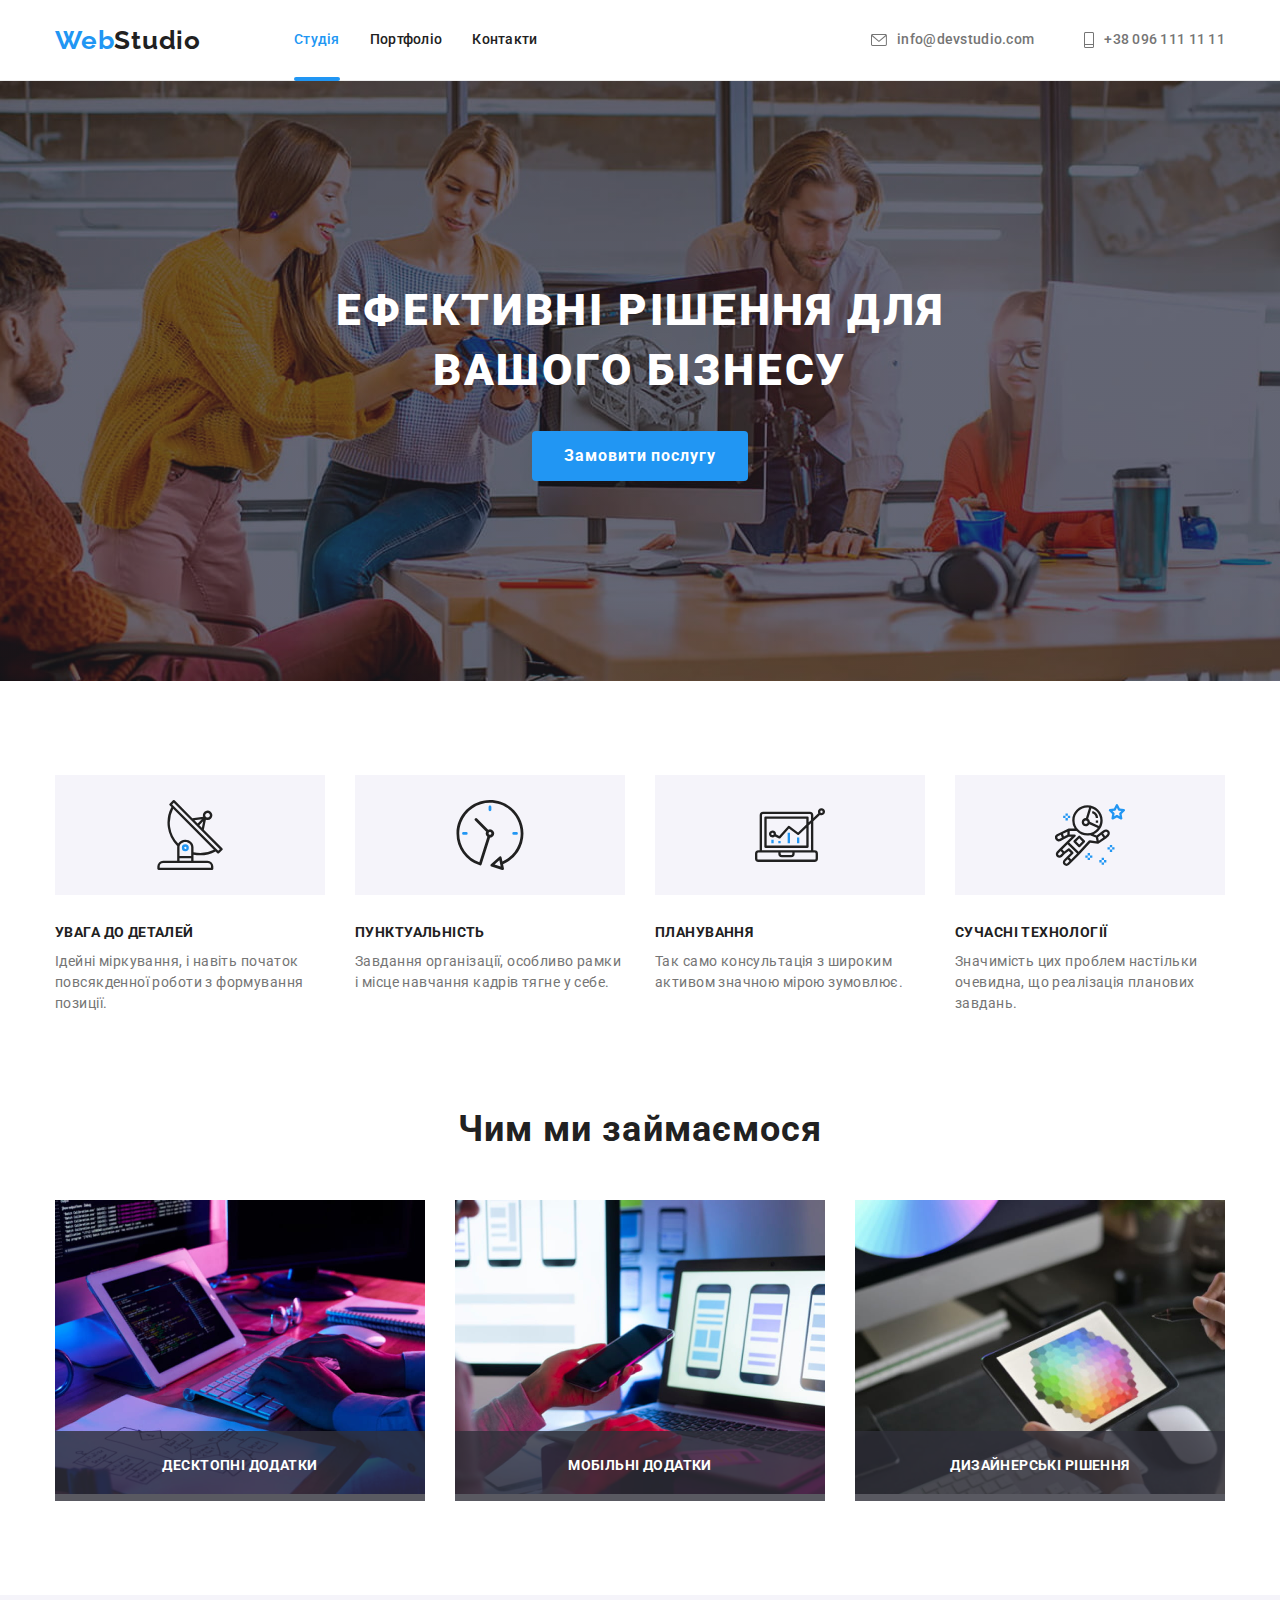
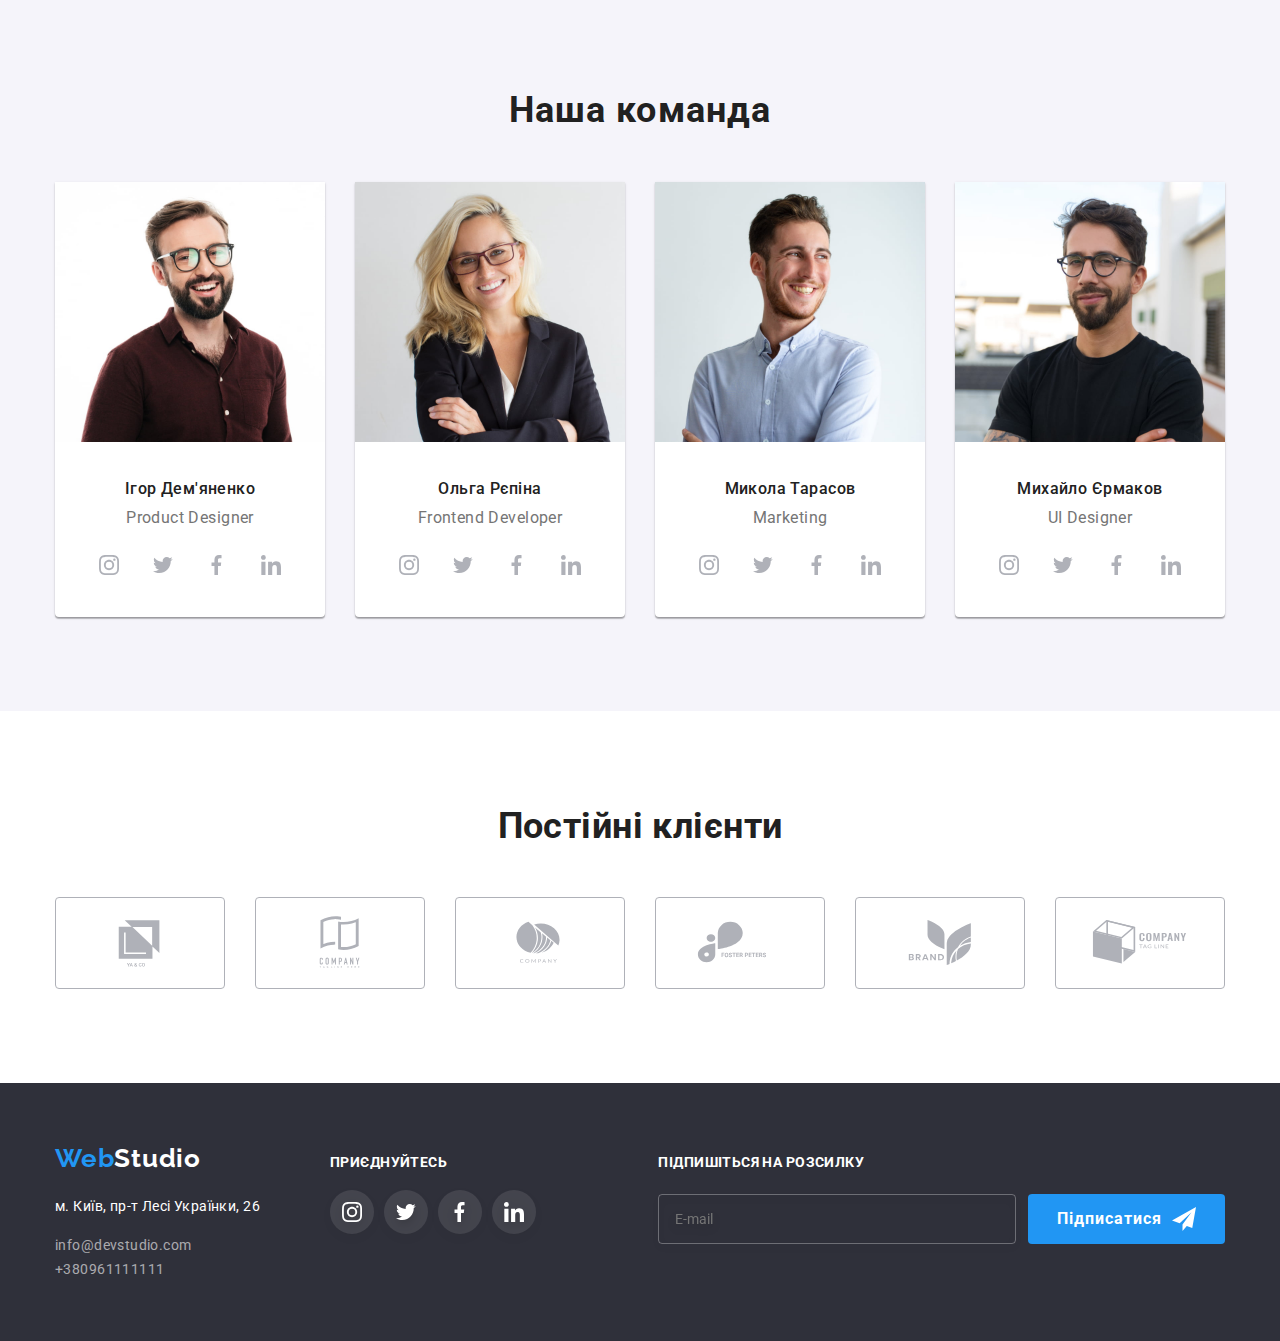
==== commit d856c8c3: "Add files via upload" ====
--- a/index.html
+++ b/index.html
@@ -4,11 +4,11 @@
     <meta charset="UTF-8">
     <meta http-equiv="X-UA-Compatible" content="IE=edge">
     <meta name="viewport" content="width=device-width, initial-scale=1.0">
-    <link rel="preconnect" href="https://fonts.googleapis.com" />
-    <link rel="preconnect" href="https://fonts.gstatic.com" crossorigin />
+    <link rel="preconnect" href="https://fonts.googleapis.com">
+    <link rel="preconnect" href="https://fonts.gstatic.com" crossorigin>
     <link
       href="https://fonts.googleapis.com/css2?family=Raleway:wght@700&family=Roboto:wght@400;500;700;900&display=swap"
-      rel="stylesheet"/>
+      rel="stylesheet">
     <link rel="stylesheet" href="https://cdnjs.cloudflare.com/ajax/libs/modern-normalize/1.1.0/modern-normalize.min.css">
     <link rel="stylesheet" href="./css/styles.css">
     <title>WebStudio</title>
@@ -87,17 +87,17 @@
     <ul class="work-list list">
         <li class="list-img">
             <div class="services-card">
-            <img src="./images/image(11).jpg" alt="Технології тест-дизайну" width="370"height="294">
+            <img src="./images/image(11).jpg" alt="Технології тест-дизайну" width="370" height="294">
             <p class="services-description">Десктопні додатки</p>
         </div></li>
         <li class="list-img">
             <div class="services-card">
-            <img src="./images/image(22).jpg" alt="Мобільні додатки" width="370"height="294">
+            <img src="./images/image(22).jpg" alt="Мобільні додатки" width="370" height="294">
             <p class="services-description">Мобільні додатки</p>
         </div></li>
         <li class="list-img">
             <div class="services-card">
-            <img src="./images/image(33).jpg" alt="Веб-дизайн" width="370"height="294">
+            <img src="./images/image(33).jpg" alt="Веб-дизайн" width="370" height="294">
             <p class="services-description">Дизайнерські рішення</p>
         </div></li>
     </ul>
@@ -312,32 +312,32 @@
         <h2 class="section-title">Постійні клієнти</h2>
     <ul class="list clients-list">
     <li class="list-clients-item">
-        <a class="clients-link link" href="" width="170px" heighth="92px">
+        <a class="clients-link link" href="">
             <svg class="clients-icon" width="106" height="60"><use href="./images/icons.svg#icon-Logo-1"></use></svg>
         </a>
     </li>
     <li class="list-clients-item">
-       <a class="clients-link link" href="" width="170px" heighth="92px">
+       <a class="clients-link link" href="">
             <svg class="clients-icon" width="106" height="60"><use href="./images/icons.svg#icon-Logo-2"></use></svg>
         </a>
     </li>
     <li class="list-clients-item">
-        <a class="clients-link link" href="" width="170px" heighth="92px">
-            <svg class="clients-icon" width="106" height="60"> class="" width="41px" height="47px"<use href="./images/icons.svg#icon-Logo-3"></use></svg>
+        <a class="clients-link link" href="">
+            <svg class="clients-icon" width="106" height="60"><use href="./images/icons.svg#icon-Logo-3"></use></svg>
             </a>
     </li>
     <li class="list-clients-item">
-        <a class="clients-link link" href="" width="170px" heighth="92px">
+        <a class="clients-link link" href="">
             <svg class="clients-icon" width="106" height="60"><use href="./images/icons.svg#icon-Logo-4"></use></svg>
             </a>
     </li>
     <li class="list-clients-item">
-        <a class="clients-link link" href="" width="170px" heighth="92px">
+        <a class="clients-link link" href="">
             <svg class="clients-icon" width="106" height="60"><use href="./images/icons.svg#icon-Logo-5"></use></svg>
             </a>
     </li>
     <li class="list-clients-item">
-        <a class="clients-link link" href="" width="170px" heighth="92px">
+        <a class="clients-link link" href="">
             <svg class="clients-icon" width="106" height="60"><use href="./images/icons.svg#icon-Logo-6"></use></svg>
             </a>
     </li>
@@ -408,9 +408,9 @@
     <div class="send-mail-footer">
         <form>
             <strong class="title-footer">Підпишіться на розсилку</strong>
-            <label for="mail-footer">
             <div class="footer-send-block">
-                <input  class="input-footer" type="text" placeholder="E-mail" name="mail-footer">
+            <label class="user-email">
+            <input  class="footer-label" type="text" placeholder="E-mail" name="user-email">
             </label>
             <button class="btn-footer" type="submit">
             Підписатися
@@ -421,8 +421,8 @@
         </div>
         </form>
 </div>
-
-   </footer>
+</div>
+</footer>
 
    <!-- MODAL WINDOW -->
    <div class="backdrop is-hidden" data-modal>
@@ -457,7 +457,7 @@
                 </label>
                 
             
-                <label class="register-form-field" for="user-mail"><span class="register-form-label">Пошта</span>
+                <label class="register-form-field"><span class="register-form-label">Пошта</span>
                     <input class="register-form-input" type="text" id="user-mail" name="user-mail" required>
                     <svg class="register-form-icon" width="18" height="18">
                         <use href="./images/icons.svg#icon-email-black-18dp">
@@ -465,13 +465,13 @@
                     </svg>
                 </label>
             
-                <label class="register-form-field" for="user-comment">
+                <label class="register-form-field">
                     <span class="register-form-heading">Коментар</span>
-                    <textarea class="register-form-message" name="" rows="5" placeholder="Введіть текст"></textarea>
+                    <textarea class="register-form-message" name="Comment" rows="5" placeholder="Введіть текст"></textarea>
                 </label>
             </div>
 
-            <label class="register-form-agreement" for="user-agreement">
+            <label class="register-form-agreement">
                 <input class="register-form-checkbox visually-hidden" type="checkbox" id="user-agreement" name="user-agreement" required>
                 <svg class="register-form-icons" width="16" height="15">
                     <use class="icon-checked" href="./images/icons.svg#icon-icon-check"></use>
--- a/css/styles.css
+++ b/css/styles.css
@@ -555,7 +555,6 @@
 .footer-container {
     display: flex;
     align-items: baseline;
-    gap: 70px;
 }
 
 .logo-footer {
@@ -616,7 +615,12 @@
     color: var(--hero-txt-cl);
     filter: drop-shadow(0px 4px 4px rgba(0, 0, 0, 0.25));
 }
-    
+
+.social-links-block {
+    margin-left: 70px;
+}
+
+
 .social-links-footer {
     display: flex;
     gap: 10px;
@@ -646,7 +650,7 @@
     color: var(--hero-txt-cl);
 }
     
-.input-footer {
+.footer-label {
     padding-left: 16px;
     width: 358px;
     height: 50px;
@@ -667,8 +671,7 @@
     justify-content: center;
     align-items: center;
     text-align: center;
-    min-width: 200px;
-    height: 50px;
+    padding: 10px 29px;
     font-weight: 700;
     font-size: 16px;
     line-height: 1.87;
@@ -698,8 +701,8 @@
     fill: currentColor;
 }
     
-.input-footer:focus,
-.input-footer:hover {
+.footer-label:focus,
+.footer-label:hover {
     border-color: var(--span-bg-cl);
 }
     
@@ -789,8 +792,8 @@
     transform: translateY(101%);
     transition-property: transform;
     transition-duration: 250ms;
-    transition: transform 250ms, cubic-bezier(0.4, 0, 0.2, 1), 
-    opacity: 250ms, cubic-bezier(0.4, 0, 0.2, 1);
+    transition: transform 250ms, cubic-bezier(0.4, 0, 0.2, 1),
+    opacity: 0;
     display: flex;
     align-items: center;
     justify-content: center;
@@ -951,7 +954,6 @@
 .register-form-field {
     position: relative;
     display: block;
-    margin-bottom: 10px;
 }
     
 .register-form-label {
@@ -960,7 +962,7 @@
     font-size: 12px;
     line-height: 1.17;
     letter-spacing: 0.01em;
-    color: var(---main-txt-cl);
+    color: var(--main-txt-cl);
 }
     
 .register-form-input {
@@ -1001,7 +1003,7 @@
     font-size: 14px;
     line-height: 1.71;
     letter-spacing: 0.03em;    
-    color: var(---main-txt-cl);    
+    color: var(--main-txt-cl);    
 }
     
 .register-form-heading {
@@ -1077,8 +1079,7 @@
 .register-form-btn {
     display: block;
     margin: 0 auto;
-    width: 200px;
-    height: 50px;
+    padding: 10px 30px;;
     left: 700px;
     top: 712px;
     border: none;
